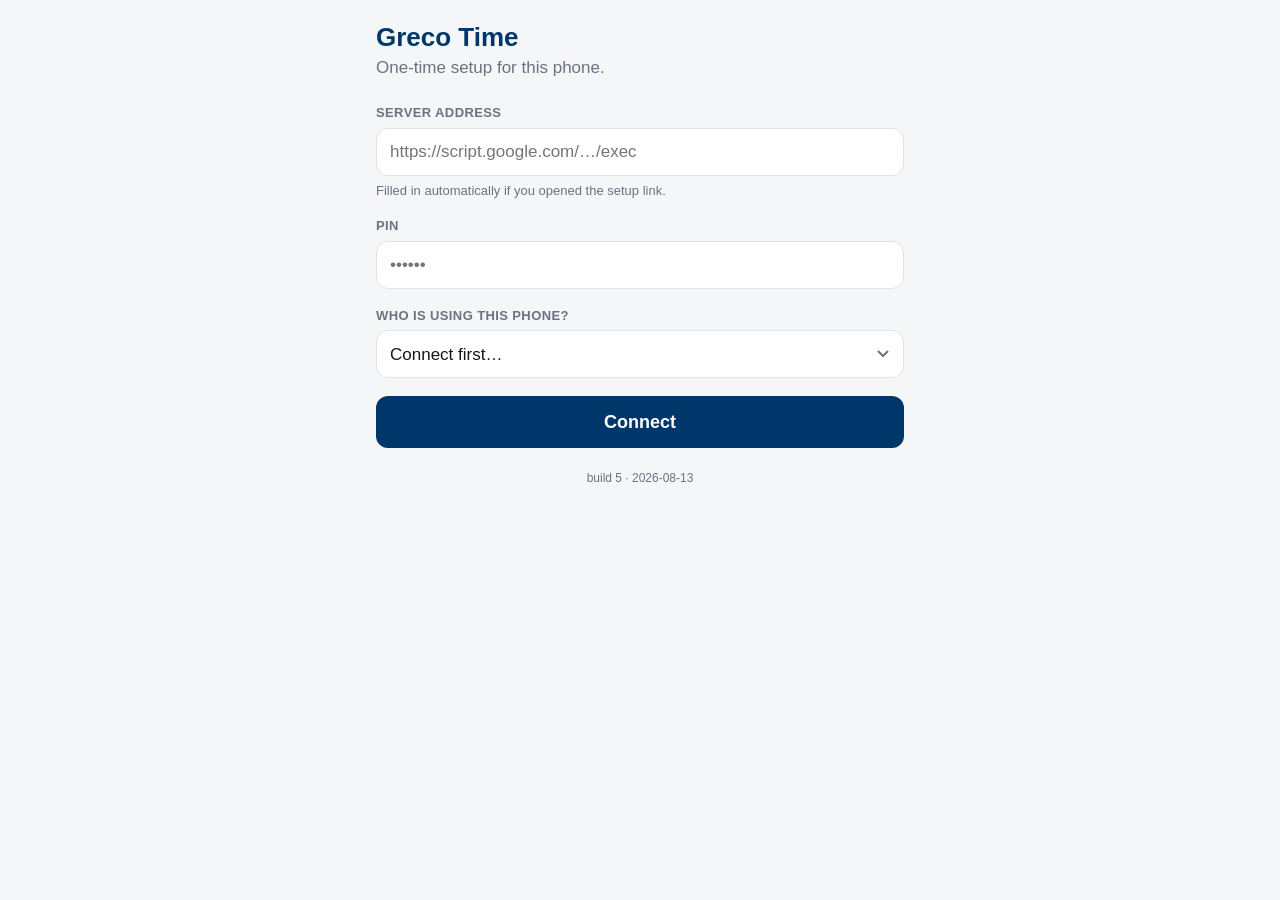
==== docs/index.html @ b4b986b7 "Tolerate re-encoded setup links, and show the raw link data on failure Mail clients and link-wrapper" ====
<!doctype html>
<html lang="en">
<head>
<meta charset="utf-8">
<title>Greco Time</title>

<!-- viewport-fit=cover + safe-area padding in CSS keeps the form clear of the notch and
     home bar. No maximum-scale: every input is >=16px, which is what actually stops
     Safari zooming on focus, so pinch-zoom stays available. -->
<meta name="viewport" content="width=device-width, initial-scale=1, viewport-fit=cover">

<!-- Chrome-less fullscreen launch from the home screen. Both spellings are needed:
     Apple honours the apple- prefixed one, everyone else the unprefixed one. -->
<meta name="apple-mobile-web-app-capable" content="yes">
<meta name="mobile-web-app-capable" content="yes">
<meta name="apple-mobile-web-app-status-bar-style" content="black-translucent">
<meta name="apple-mobile-web-app-title" content="Greco Time">
<meta name="theme-color" content="#00376A">

<link rel="manifest" href="manifest.webmanifest">
<link rel="apple-touch-icon" href="icons/icon-180.png">
<link rel="icon" href="icons/icon-192.png">
<link rel="stylesheet" href="app.css">
</head>
<body>

<!-- ───────────────────────── Setup (first launch only) ───────────────────────── -->
<!-- The endpoint URL and PIN are entered here, never committed: this repo is public
     because GitHub Pages on a free account cannot serve from a private one. -->
<section id="setup" class="screen" hidden>
  <h1 class="setup-title">Greco Time</h1>
  <p class="setup-sub">One-time setup for this phone.</p>

  <label class="field">
    <span class="label">Server address</span>
    <input id="setup-endpoint" type="url" inputmode="url" autocapitalize="off"
           autocorrect="off" spellcheck="false" placeholder="https://script.google.com/…/exec">
    <span class="hint">Filled in automatically if you opened the setup link.</span>
  </label>

  <label class="field">
    <span class="label">PIN</span>
    <input id="setup-pin" type="password" inputmode="numeric" autocomplete="off"
           placeholder="••••••">
  </label>

  <label class="field">
    <span class="label">Who is using this phone?</span>
    <select id="setup-timekeeper">
      <option value="">Connect first…</option>
    </select>
  </label>

  <p id="setup-error" class="error" hidden></p>

  <button id="setup-connect" class="primary">Connect</button>
  <button id="setup-save" class="primary" hidden>Start using Greco Time</button>

  <!-- Build stamp. Exists so "which version is this phone actually running?" is
       answerable at a glance instead of guessed at. -->
  <p class="build">build 5 · 2026-08-13</p>
</section>

<!-- ───────────────────────────── Main entry form ───────────────────────────── -->
<section id="app" class="screen" hidden>

  <header class="topbar">
    <div class="who">
      <strong id="who-name">—</strong>
      <span id="who-test" class="test-tag" hidden>TEST</span>
    </div>
    <button id="pending" class="pending" hidden aria-live="polite"></button>
  </header>

  <form id="entry-form" novalidate>

    <!-- Row 1: matter type label + date, then the buttons full-width beneath.
         "Conservatorship" cannot fit in a quarter of a shared row on a 320px phone, so
         the four options sit in a 2x2 grid spanning the full width instead. -->
    <div class="field">
      <div class="label-row">
        <span class="label" id="matter-label">Matter</span>
        <label class="date-inline">
          <span class="label">Date</span>
          <input id="date" type="date">
        </label>
      </div>
      <div class="segmented" role="radiogroup" aria-labelledby="matter-label">
        <button type="button" class="seg" role="radio" data-matter="Criminal"        aria-checked="false">Criminal</button>
        <button type="button" class="seg" role="radio" data-matter="Civil"           aria-checked="false">Civil</button>
        <button type="button" class="seg" role="radio" data-matter="Family"          aria-checked="false">Family</button>
        <button type="button" class="seg" role="radio" data-matter="Conservatorship" aria-checked="false">Conservatorship</button>
      </div>
    </div>

    <!-- Row 2: client, with autocomplete -->
    <div class="field">
      <div class="label-row">
        <!-- "Client/Case" because the value must be MyCase's Case Name, which is
             sometimes the client and sometimes a caption like "People vs Aaron". -->
        <span class="label">Client/Case</span>
        <label class="newclient">
          <input id="new-client" type="checkbox">
          <span>new client</span>
        </label>
      </div>
      <div class="combo">
        <input id="client" type="text" autocomplete="off" autocorrect="off"
               autocapitalize="words" spellcheck="false" enterkeyhint="done"
               placeholder="Start typing a name…">
        <ul id="suggestions" class="suggestions" role="listbox" hidden></ul>
      </div>
      <span id="client-state" class="hint" hidden></span>
    </div>

    <!-- Row 3: time in decimal hours. 0.1 = 6 minutes, so 1.5 = 90 minutes. -->
    <div class="field">
      <div class="label-row">
        <span class="label">Time</span>
        <span id="time-readout" class="readout">—</span>
      </div>
      <input id="hours" type="text" inputmode="decimal" autocomplete="off"
             placeholder="0.0" class="hours-input">
      <div class="chips" aria-label="Common amounts">
        <button type="button" class="chip" data-hours="0.1">0.1</button>
        <button type="button" class="chip" data-hours="0.2">0.2</button>
        <button type="button" class="chip" data-hours="0.3">0.3</button>
        <button type="button" class="chip" data-hours="0.5">0.5</button>
        <button type="button" class="chip" data-hours="1.0">1.0</button>
      </div>
    </div>

    <!-- Optional narrative. Never blocks a save. -->
    <label class="field">
      <span class="label">Description <span class="muted">— optional</span></span>
      <input id="description" type="text" autocomplete="off" enterkeyhint="done"
             placeholder="Phone call w/ DA…">
    </label>

    <p id="form-error" class="error" hidden></p>

    <button id="save" type="submit" class="primary big">Save entry</button>
  </form>

  <!-- Today's entries, so a fat-fingered 15 that should have been 1.5 is obvious
       immediately rather than at 6pm when the digest lands. -->
  <section class="today">
    <div class="today-head">
      <h2>Today</h2>
      <strong id="today-total">0.0 hrs</strong>
    </div>
    <ul id="today-list" class="today-list"></ul>
    <p id="today-empty" class="muted small">Nothing logged yet today.</p>
  </section>

  <footer class="footer">
    <button id="reset-device" class="linkish" type="button">Reset this device</button>
  </footer>
</section>

<div id="toast" class="toast" role="status" aria-live="polite" hidden></div>

<script src="names.js"></script>
<script src="app.js"></script>
</body>
</html>
---- docs/app.css ----
/* Greco Time — phone-first stylesheet.
   No webfonts on purpose: any font request would fail on a cold offline launch and
   leave the app rendering in a fallback anyway. System stack is also instant. */

:root {
  --navy: #00376A;
  --blue: #065B9E;
  --red: #CB0000;
  --ink: #14181d;
  --muted: #6b7280;
  --line: #dfe3e8;
  --bg: #f4f6f8;
  --card: #ffffff;
  --ok: #0f7b3d;

  --radius: 12px;
  --tap: 48px;          /* minimum comfortable touch target */
  --font: -apple-system, BlinkMacSystemFont, "Segoe UI", Roboto, Helvetica, Arial, sans-serif;
}

* { box-sizing: border-box; -webkit-tap-highlight-color: transparent; }

html, body {
  margin: 0;
  background: var(--bg);
  color: var(--ink);
  font-family: var(--font);
  font-size: 17px;
  line-height: 1.35;
  /* Stop the whole page rubber-banding; the form is short enough not to need it. */
  overscroll-behavior-y: contain;
}

/* Safe-area padding keeps content out from under the notch and the home indicator. */
.screen {
  padding: calc(env(safe-area-inset-top) + 14px) 16px calc(env(safe-area-inset-bottom) + 20px);
  max-width: 560px;
  margin: 0 auto;
}
[hidden] { display: none !important; }

/* ─────────────────────────────── typography ─────────────────────────────── */

.label {
  display: block;
  font-size: 13px;
  font-weight: 600;
  letter-spacing: 0.03em;
  text-transform: uppercase;
  color: var(--muted);
  margin-bottom: 6px;
}
.label-row {
  display: flex;
  align-items: baseline;
  justify-content: space-between;
  margin-bottom: 6px;
}
.label-row .label { margin-bottom: 0; }
.muted { color: var(--muted); font-weight: 400; text-transform: none; letter-spacing: 0; }
.small { font-size: 14px; }
.hint { display: block; font-size: 13px; color: var(--muted); margin-top: 6px; }
.error {
  background: #fdecec;
  border: 1px solid #f3c2c2;
  color: #8E0000;
  padding: 10px 12px;
  border-radius: 10px;
  font-size: 15px;
  margin: 14px 0 0;
}

/* ───────────────────────────────── fields ───────────────────────────────── */

.field { display: block; margin-bottom: 18px; }

input[type="text"], input[type="url"], input[type="password"],
input[type="date"], select {
  width: 100%;
  min-height: var(--tap);
  padding: 11px 13px;
  border: 1px solid var(--line);
  border-radius: var(--radius);
  background: var(--card);
  color: var(--ink);
  /* 16px is the floor. Anything smaller and Safari zooms the page on focus,
     which throws the layout off centre mid-entry. */
  font-size: 17px;
  font-family: var(--font);
  -webkit-appearance: none;
  appearance: none;
}
input:focus, select:focus {
  outline: none;
  border-color: var(--blue);
  box-shadow: 0 0 0 3px rgba(6, 91, 158, 0.15);
}
select {
  background-image: url("data:image/svg+xml;utf8,<svg xmlns='http://www.w3.org/2000/svg' width='12' height='8'><path d='M1 1l5 5 5-5' fill='none' stroke='%236b7280' stroke-width='2'/></svg>");
  background-repeat: no-repeat;
  background-position: right 14px center;
  padding-right: 36px;
}
/* iOS renders date inputs shorter than text inputs unless nudged. */
input[type="date"] { min-height: var(--tap); line-height: 1.2; }

.hours-input {
  font-size: 30px !important;
  font-weight: 600;
  text-align: center;
  letter-spacing: 0.02em;
  min-height: 62px;
}

/* ────────────────────────── matter type segmented ────────────────────────── */

/* 2x2 grid rather than a single row: "Conservatorship" is 15 characters and would be
   unreadable in a quarter of a 320px-wide row. Two columns give each option ~170px. */
.segmented {
  display: grid;
  grid-template-columns: 1fr 1fr;
  background: var(--card);
  border: 1px solid var(--line);
  border-radius: var(--radius);
  overflow: hidden;
}
.seg {
  min-width: 0;
  min-height: var(--tap);
  border: 0;
  border-right: 1px solid var(--line);
  border-bottom: 1px solid var(--line);
  background: transparent;
  font: 600 15px var(--font);
  color: var(--navy);
  padding: 0 6px;
  cursor: pointer;
}
/* Right-hand column needs no right border; bottom row needs no bottom border. */
.seg:nth-child(2n) { border-right: 0; }
.seg:nth-child(n+3) { border-bottom: 0; }
.seg[aria-checked="true"] { background: var(--navy); color: #fff; }

/* Date sits inline with the Matter label, keeping it at the top of the form as
   specified even though the buttons now need the full width below. */
.date-inline {
  display: flex;
  align-items: center;
  gap: 8px;
  flex: 0 0 auto;
}
.date-inline .label { margin-bottom: 0; white-space: nowrap; }
.date-inline input[type="date"] {
  width: auto;
  min-height: 38px;
  padding: 4px 8px;
  font-size: 16px;
}

/* ───────────────────────── client + autocomplete ───────────────────────── */

.newclient {
  display: inline-flex;
  align-items: center;
  gap: 6px;
  font-size: 13px;
  color: var(--muted);
  /* Generous hit area without making the label look big. */
  padding: 4px 2px;
}
.newclient input { width: 18px; height: 18px; margin: 0; accent-color: var(--blue); }

.combo { position: relative; }
.suggestions {
  list-style: none;
  margin: 6px 0 0;
  padding: 0;
  background: var(--card);
  border: 1px solid var(--line);
  border-radius: var(--radius);
  overflow: hidden;
  box-shadow: 0 6px 18px rgba(0, 0, 0, 0.09);
}
.suggestions li {
  min-height: var(--tap);
  display: flex;
  align-items: center;
  padding: 10px 13px;
  border-bottom: 1px solid var(--line);
  font-size: 17px;
  cursor: pointer;
}
/* Real case names run to 150 characters — they embed filing titles. Clamp to two lines
 * so three suggestions can never push the Save button off screen. The full name is still
 * what gets filed; only the display is trimmed. */
.suggestions li > span {
  display: -webkit-box;
  -webkit-line-clamp: 2;
  -webkit-box-orient: vertical;
  overflow: hidden;
  overflow-wrap: anywhere;
}
/* The chosen name sits in a single-line input, so show the tail is cut rather than
   letting it look complete. */
#client { text-overflow: ellipsis; }
.suggestions li:last-child { border-bottom: 0; }
.suggestions li[aria-selected="true"] { background: #eef4fa; }

#client-state.matched { color: var(--ok); }
#client-state.unmatched { color: var(--red); }

/* ─────────────────────────────── time chips ─────────────────────────────── */

.chips { display: flex; gap: 8px; margin-top: 10px; }
.chip {
  flex: 1 1 0;
  min-height: 42px;
  border: 1px solid var(--line);
  background: var(--card);
  border-radius: 10px;
  font: 600 16px var(--font);
  color: var(--blue);
  cursor: pointer;
}
.chip:active { background: #eef4fa; }
.readout { font-size: 14px; color: var(--muted); font-variant-numeric: tabular-nums; }

/* ──────────────────────────────── buttons ──────────────────────────────── */

.primary {
  display: block;
  width: 100%;
  min-height: 52px;
  border: 0;
  border-radius: var(--radius);
  background: var(--navy);
  color: #fff;
  font: 600 18px var(--font);
  cursor: pointer;
  margin-top: 8px;
}
.primary.big { min-height: 58px; font-size: 19px; margin-top: 18px; }
.primary:disabled { background: #9aa5b1; }
.primary:active:not(:disabled) { background: #002b53; }

.linkish {
  border: 0;
  background: none;
  color: var(--muted);
  font: 400 14px var(--font);
  text-decoration: underline;
  padding: 10px 0;
  cursor: pointer;
}

/* ──────────────────────────── topbar + pending ──────────────────────────── */

.topbar {
  display: flex;
  align-items: center;
  justify-content: space-between;
  gap: 10px;
  margin-bottom: 18px;
}
.who { font-size: 15px; color: var(--navy); }
.test-tag {
  margin-left: 6px;
  background: var(--red);
  color: #fff;
  font-size: 11px;
  font-weight: 700;
  letter-spacing: 0.06em;
  padding: 2px 6px;
  border-radius: 4px;
  vertical-align: 2px;
}
/* Deliberately loud. Safari has no Background Sync, so a queued entry is NOT filed
   until the app is reopened with signal — that has to be impossible to miss. */
.pending {
  border: 1px solid #f0c36d;
  background: #fff6e0;
  color: #7a4d00;
  font: 600 13px var(--font);
  padding: 8px 11px;
  border-radius: 999px;
  min-height: 36px;
  cursor: pointer;
}

/* ──────────────────────────────── today ──────────────────────────────── */

.today {
  margin-top: 26px;
  border-top: 1px solid var(--line);
  padding-top: 16px;
}
.today-head {
  display: flex;
  align-items: baseline;
  justify-content: space-between;
  margin-bottom: 8px;
}
.today-head h2 {
  margin: 0;
  font-size: 13px;
  font-weight: 600;
  letter-spacing: 0.03em;
  text-transform: uppercase;
  color: var(--muted);
}
.today-head strong { font-variant-numeric: tabular-nums; color: var(--navy); }
.today-list { list-style: none; margin: 0; padding: 0; }
.today-list li {
  display: flex;
  align-items: baseline;
  gap: 8px;
  padding: 9px 0;
  border-bottom: 1px solid var(--line);
  font-size: 15px;
}
.today-list .t-client { flex: 1 1 auto; min-width: 0; overflow: hidden; text-overflow: ellipsis; white-space: nowrap; }
.today-list .t-hours { font-weight: 600; font-variant-numeric: tabular-nums; }
.today-list .t-matter { font-size: 12px; color: var(--muted); text-transform: uppercase; letter-spacing: 0.04em; }
.today-list .t-queued { font-size: 11px; color: #7a4d00; background: #fff6e0; border-radius: 4px; padding: 1px 5px; }

.footer { margin-top: 18px; text-align: center; }

/* ──────────────────────────────── setup ──────────────────────────────── */

.setup-title { font-size: 26px; margin: 6px 0 2px; color: var(--navy); }
.setup-sub { margin: 0 0 24px; color: var(--muted); }

/* ──────────────────────────────── toast ──────────────────────────────── */

.toast {
  position: fixed;
  left: 50%;
  transform: translateX(-50%);
  bottom: calc(env(safe-area-inset-bottom) + 22px);
  background: var(--navy);
  color: #fff;
  padding: 12px 18px;
  border-radius: 999px;
  font-size: 15px;
  font-weight: 600;
  box-shadow: 0 8px 24px rgba(0, 0, 0, 0.22);
  z-index: 50;
  max-width: calc(100vw - 32px);
  text-align: center;
}
.toast.warn { background: #7a4d00; }
.toast.bad { background: #8E0000; }

@media (prefers-color-scheme: dark) {
  :root {
    --ink: #eef1f5;
    --muted: #9aa4b2;
    --line: #2b333d;
    --bg: #12161b;
    --card: #1a2027;
    --navy: #4d95d6;
  }
  .seg[aria-checked="true"] { background: var(--blue); }
  .primary { background: var(--blue); }
  .suggestions li[aria-selected="true"] { background: #22303d; }
  .error { background: #3a1c1c; border-color: #6b2b2b; color: #ffb4b4; }
  .pending { background: #3a2e14; border-color: #6b5424; color: #ffd88a; }
  .today-list .t-queued { background: #3a2e14; color: #ffd88a; }
}

/* Build stamp on the setup screen — makes "is this phone on the current version?"
   a question you can answer by looking, rather than by guessing about caches. */
.build {
  margin-top: 22px;
  text-align: center;
  font-size: 12px;
  color: var(--muted);
}
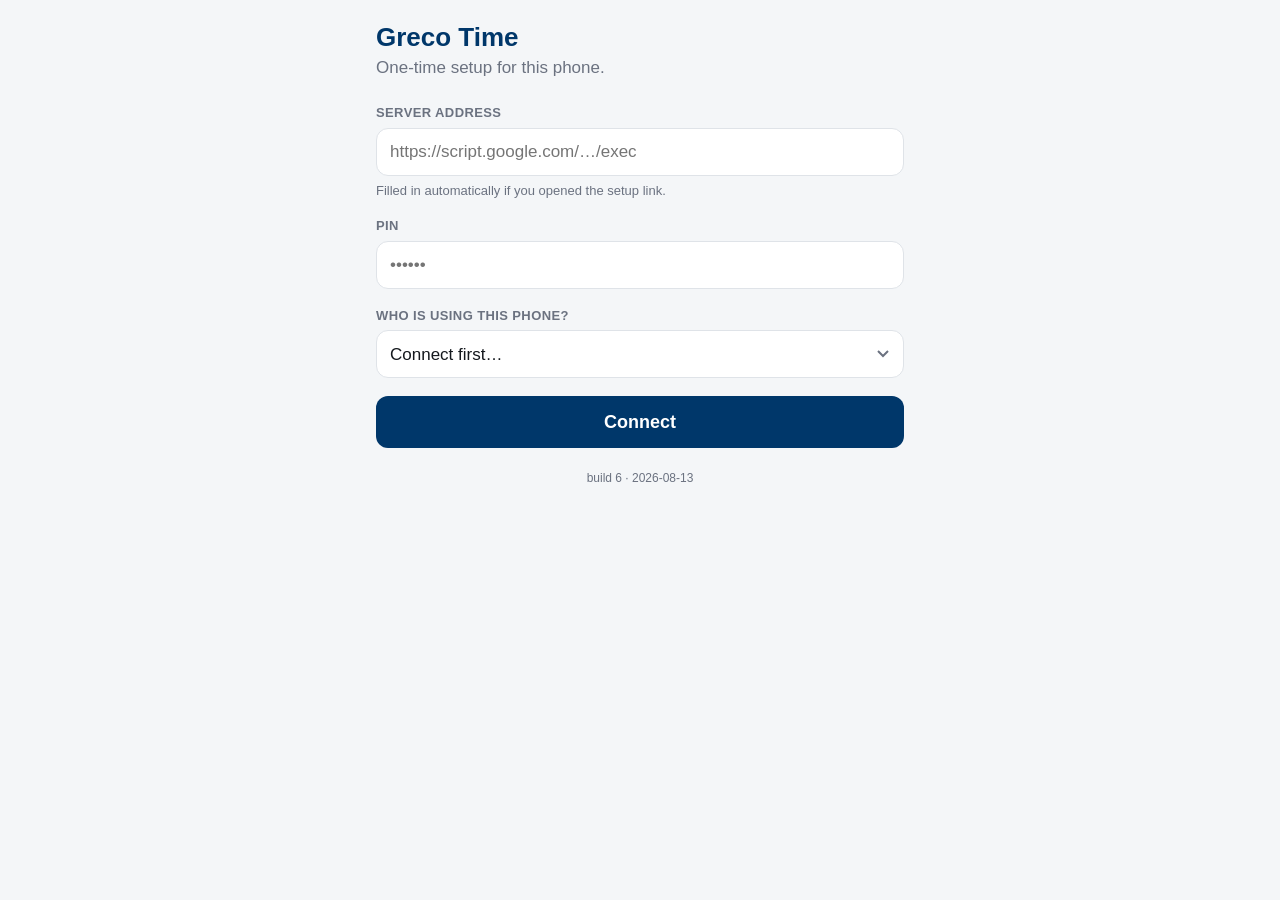
==== commit baf49902: "Fix the Workspace /exec URL pattern — domain precedes "macros" The real form, confirmed from the pho" ====
--- a/docs/index.html
+++ b/docs/index.html
@@ -58,7 +58,7 @@
 
   <!-- Build stamp. Exists so "which version is this phone actually running?" is
        answerable at a glance instead of guessed at. -->
-  <p class="build">build 5 · 2026-08-13</p>
+  <p class="build">build 6 · 2026-08-13</p>
 </section>
 
 <!-- ───────────────────────────── Main entry form ───────────────────────────── -->
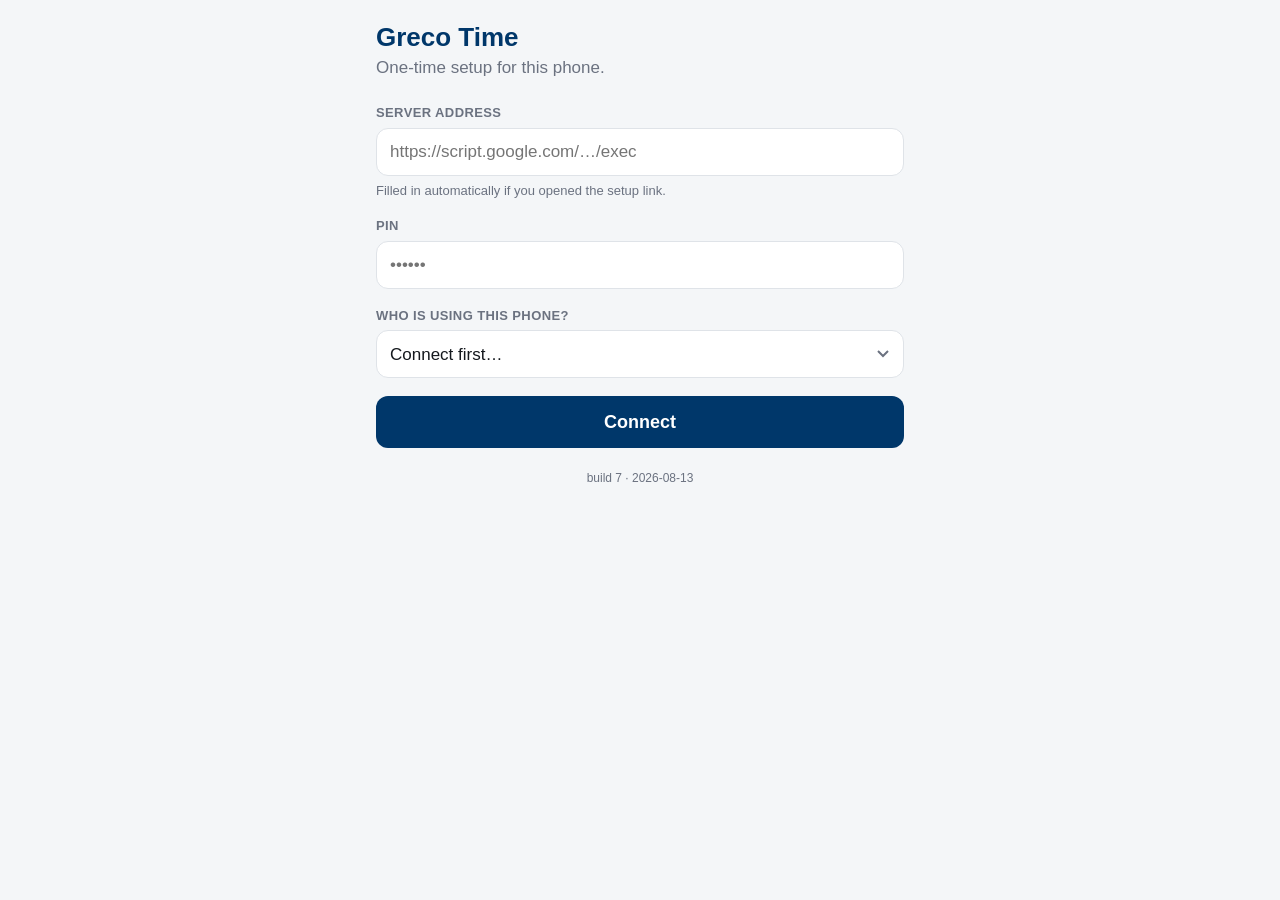
==== commit 86d1d6d9: "Distinguish unreachable from CORS-blocked in the setup error Safari collapses both failure modes int" ====
--- a/docs/index.html
+++ b/docs/index.html
@@ -58,7 +58,7 @@
 
   <!-- Build stamp. Exists so "which version is this phone actually running?" is
        answerable at a glance instead of guessed at. -->
-  <p class="build">build 6 · 2026-08-13</p>
+  <p class="build">build 7 · 2026-08-13</p>
 </section>
 
 <!-- ───────────────────────────── Main entry form ───────────────────────────── -->
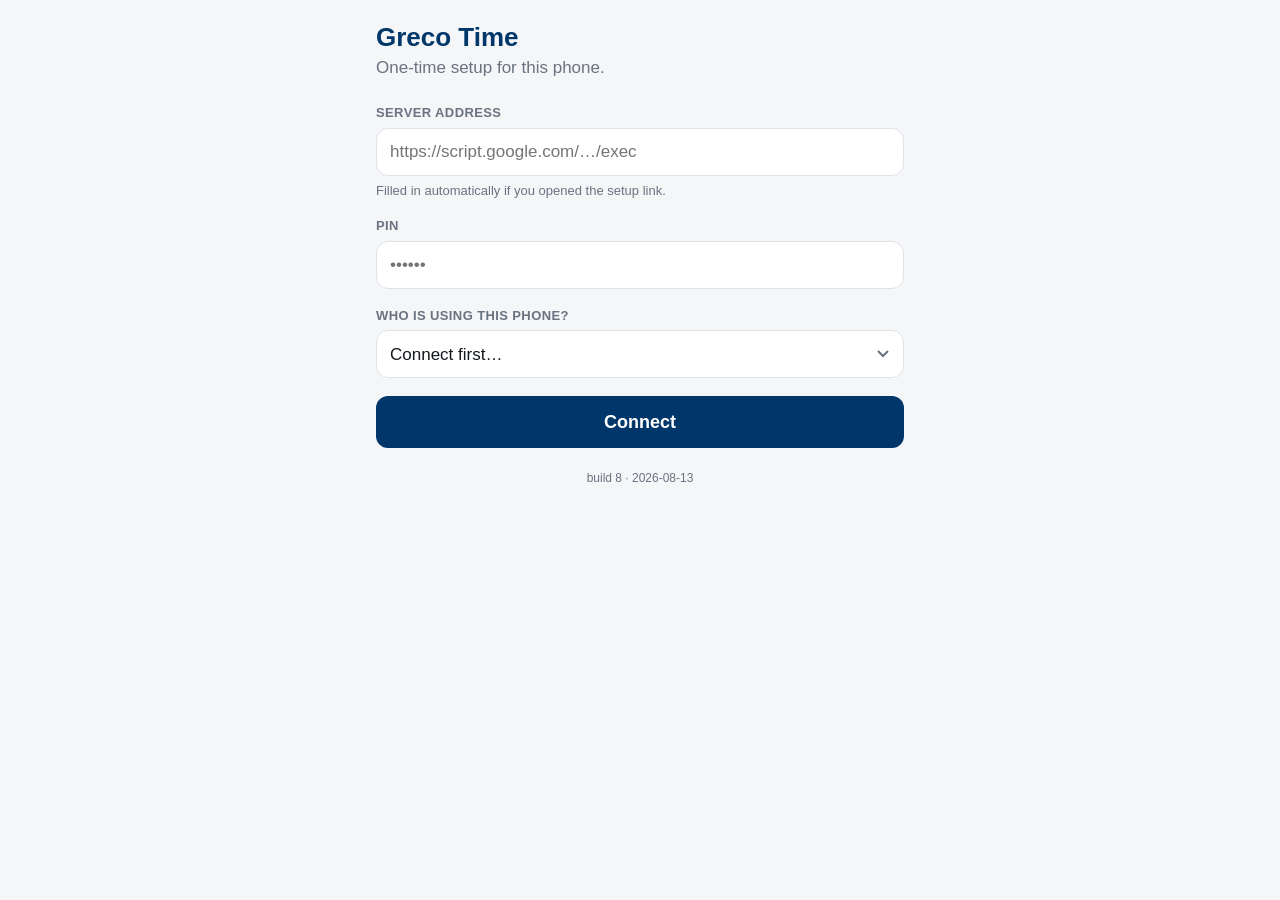
==== commit dc423b4f: "Keep the setup hash until setup completes, so the installed icon carries it iOS saves whatever URL i" ====
--- a/docs/index.html
+++ b/docs/index.html
@@ -58,7 +58,7 @@
 
   <!-- Build stamp. Exists so "which version is this phone actually running?" is
        answerable at a glance instead of guessed at. -->
-  <p class="build">build 7 · 2026-08-13</p>
+  <p class="build">build 8 · 2026-08-13</p>
 </section>
 
 <!-- ───────────────────────────── Main entry form ───────────────────────────── -->
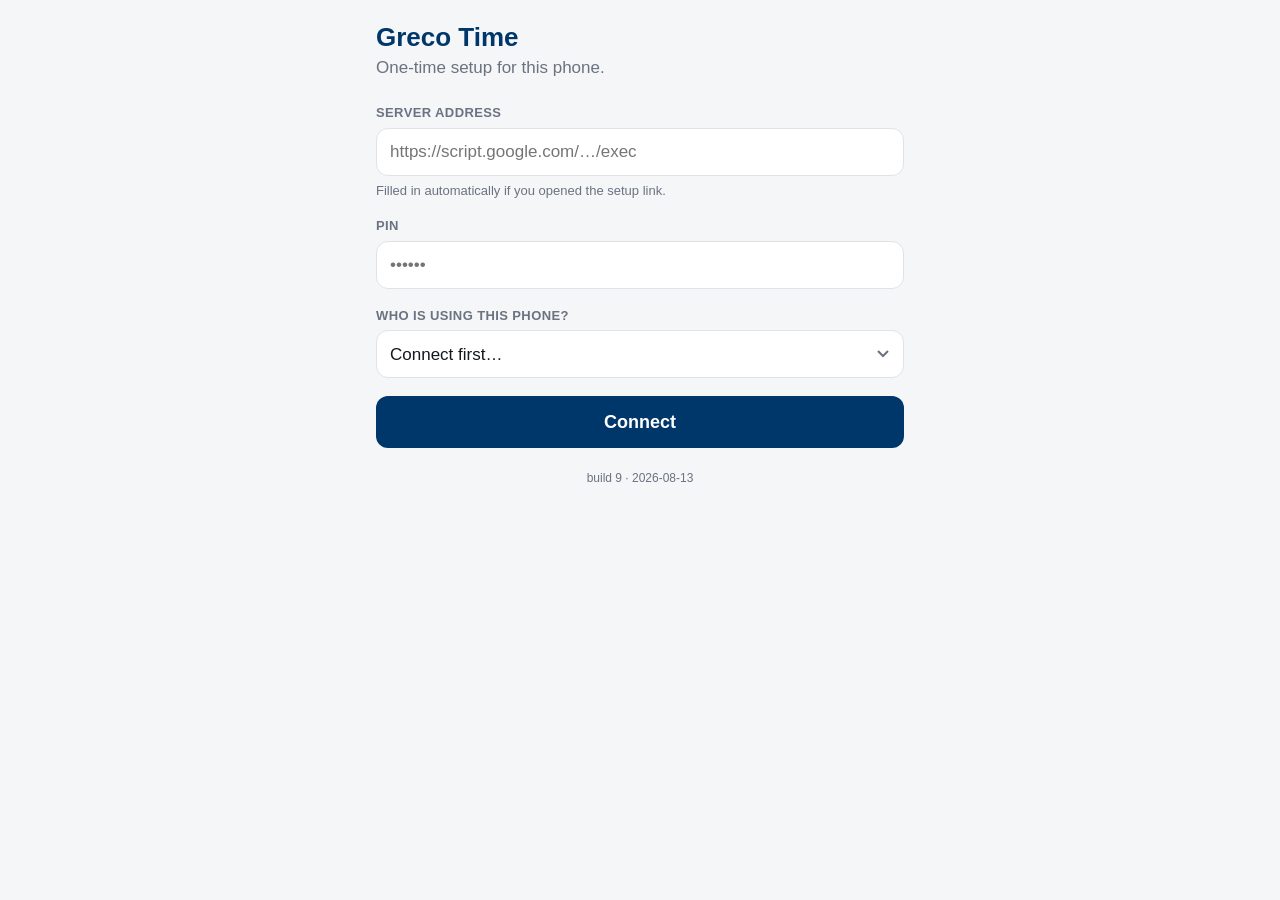
==== commit a9970a6f: "Keep the server address in the URL permanently, and restore it if missing Build 8 only helped if the" ====
--- a/docs/index.html
+++ b/docs/index.html
@@ -58,7 +58,7 @@
 
   <!-- Build stamp. Exists so "which version is this phone actually running?" is
        answerable at a glance instead of guessed at. -->
-  <p class="build">build 8 · 2026-08-13</p>
+  <p class="build">build 9 · 2026-08-13</p>
 </section>
 
 <!-- ───────────────────────────── Main entry form ───────────────────────────── -->
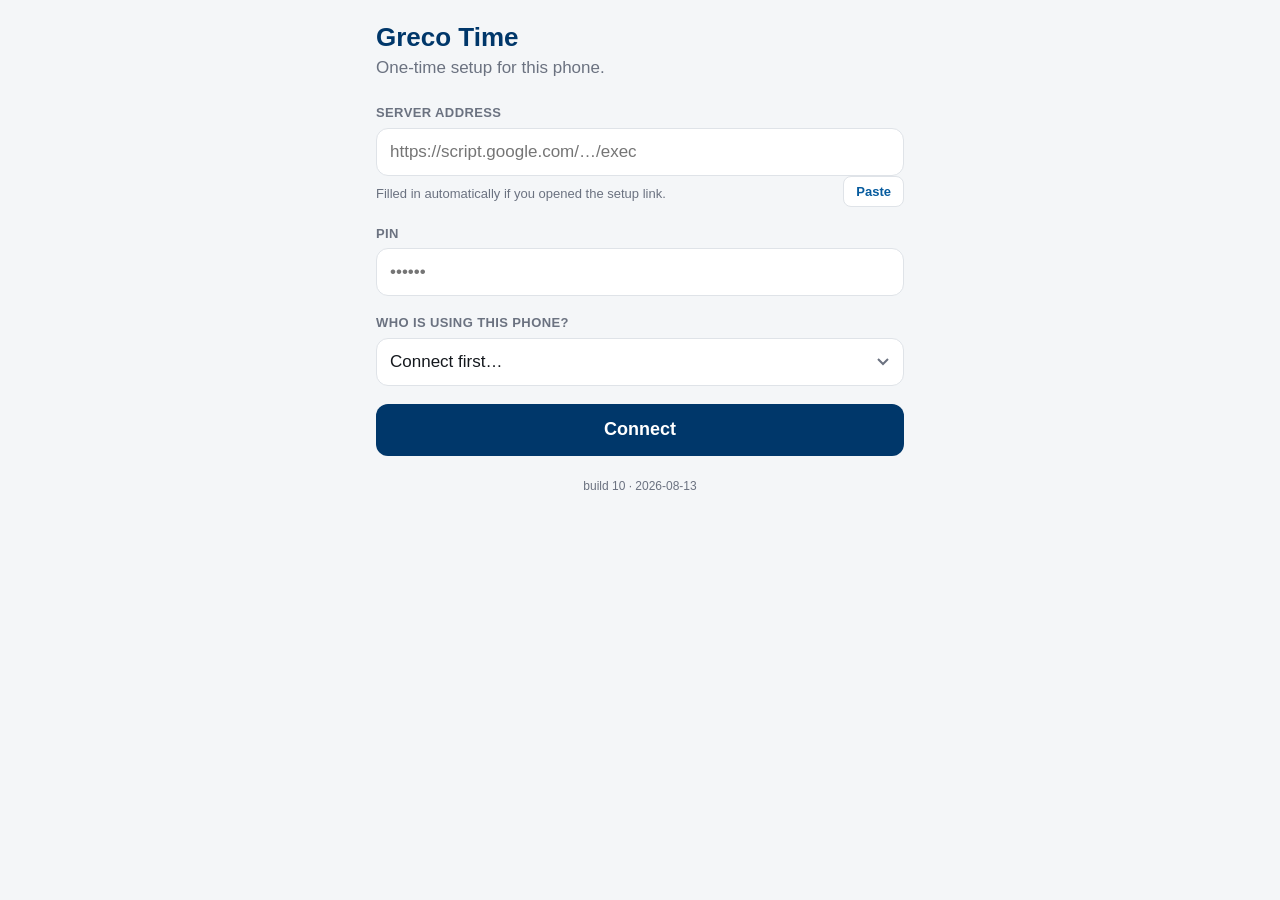
==== commit 56a2862b: "Drop start_url from the manifest so the install keeps the server address The manifest declared "star" ====
--- a/docs/index.html
+++ b/docs/index.html
@@ -35,7 +35,12 @@
     <span class="label">Server address</span>
     <input id="setup-endpoint" type="url" inputmode="url" autocapitalize="off"
            autocorrect="off" spellcheck="false" placeholder="https://script.google.com/…/exec">
-    <span class="hint">Filled in automatically if you opened the setup link.</span>
+    <div class="hint-row">
+      <span class="hint">Filled in automatically if you opened the setup link.</span>
+      <!-- Escape hatch: the endpoint is ~114 characters, which nobody should have to
+           type on a phone if the link route fails for any reason. -->
+      <button type="button" id="setup-paste" class="tiny">Paste</button>
+    </div>
   </label>
 
   <label class="field">
@@ -58,7 +63,7 @@
 
   <!-- Build stamp. Exists so "which version is this phone actually running?" is
        answerable at a glance instead of guessed at. -->
-  <p class="build">build 9 · 2026-08-13</p>
+  <p class="build">build 10 · 2026-08-13</p>
 </section>
 
 <!-- ───────────────────────────── Main entry form ───────────────────────────── -->
--- a/docs/app.css
+++ b/docs/app.css
@@ -376,3 +376,17 @@
   font-size: 12px;
   color: var(--muted);
 }
+
+/* Paste button beside the server-address hint. */
+.hint-row { display: flex; align-items: center; justify-content: space-between; gap: 10px; }
+.hint-row .hint { margin-top: 6px; }
+.tiny {
+  flex: 0 0 auto;
+  border: 1px solid var(--line);
+  background: var(--card);
+  color: var(--blue);
+  font: 600 13px var(--font);
+  padding: 7px 12px;
+  border-radius: 8px;
+  cursor: pointer;
+}
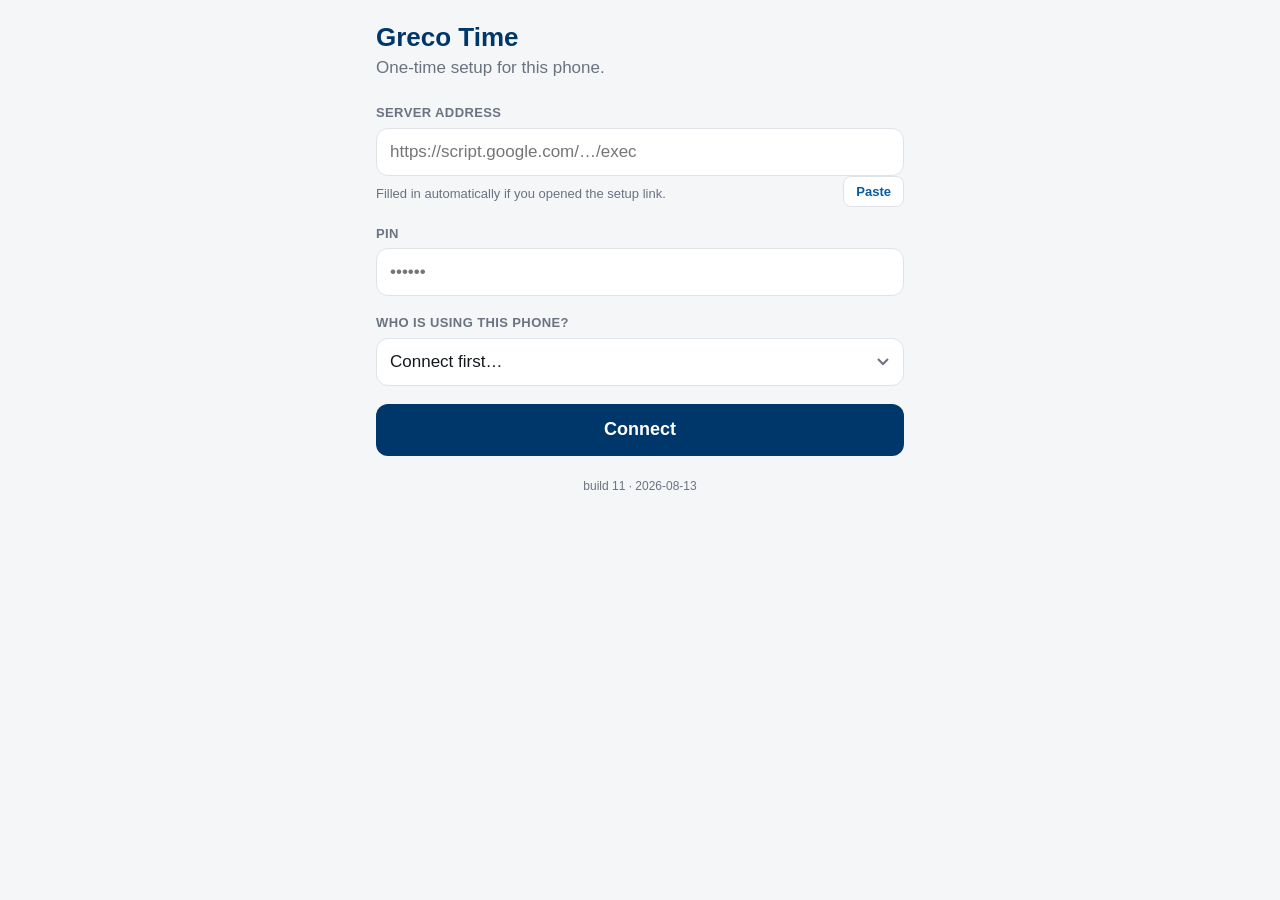
==== commit ab863da4: "Accept the setup link wherever the endpoint is expected The Paste button and the server-address fiel" ====
--- a/docs/index.html
+++ b/docs/index.html
@@ -63,7 +63,7 @@
 
   <!-- Build stamp. Exists so "which version is this phone actually running?" is
        answerable at a glance instead of guessed at. -->
-  <p class="build">build 10 · 2026-08-13</p>
+  <p class="build">build 11 · 2026-08-13</p>
 </section>
 
 <!-- ───────────────────────────── Main entry form ───────────────────────────── -->
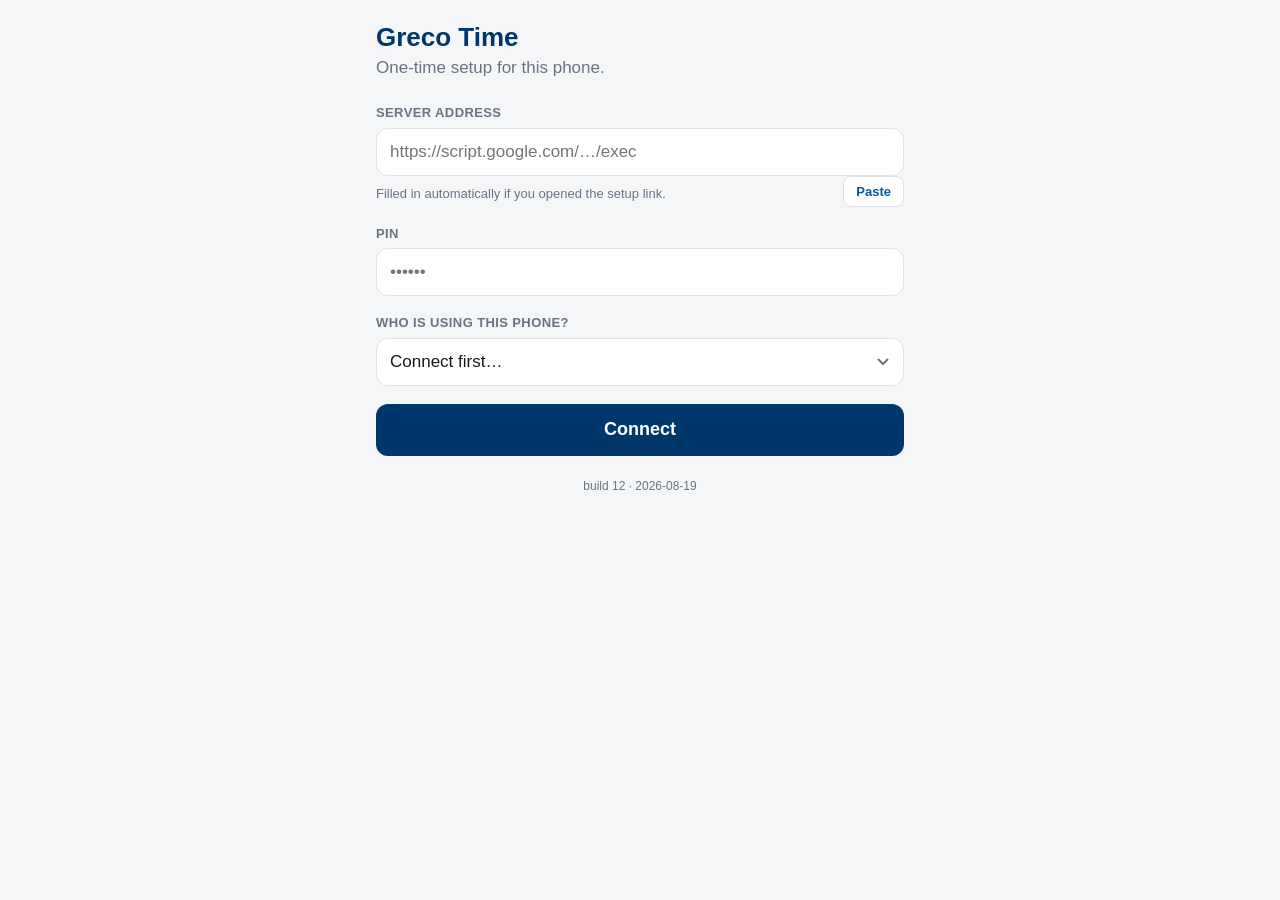
==== commit ef9e7f59: "Build 12: expenses, calendar suggestions, theme switch, export rework Paul's second round of asks. T" ====
--- a/docs/index.html
+++ b/docs/index.html
@@ -21,6 +21,18 @@
 <link rel="apple-touch-icon" href="icons/icon-180.png">
 <link rel="icon" href="icons/icon-192.png">
 <link rel="stylesheet" href="app.css">
+
+<!-- Theme applied before the stylesheet paints, inline and synchronous on purpose: read
+     it in app.js instead and a phone forced to dark flashes a full white screen on every
+     launch. Own localStorage key, so "Reset this device" does not undo the choice. -->
+<script>
+(function () {
+  try {
+    var t = localStorage.getItem('gt.theme');
+    if (t === 'light' || t === 'dark') document.documentElement.setAttribute('data-theme', t);
+  } catch (e) { /* private browsing — fall back to following the phone */ }
+})();
+</script>
 </head>
 <body>
 
@@ -62,8 +74,10 @@
   <button id="setup-save" class="primary" hidden>Start using Greco Time</button>
 
   <!-- Build stamp. Exists so "which version is this phone actually running?" is
-       answerable at a glance instead of guessed at. -->
-  <p class="build">build 11 · 2026-08-13</p>
+       answerable at a glance instead of guessed at. Filled from BUILD in app.js, which is
+       the single source of truth — it also appears in the app footer, and two hardcoded
+       strings would drift. -->
+  <p class="build" id="build-setup"></p>
 </section>
 
 <!-- ───────────────────────────── Main entry form ───────────────────────────── -->
@@ -77,7 +91,32 @@
     <button id="pending" class="pending" hidden aria-live="polite"></button>
   </header>
 
+  <!-- Suggestions built from the day's calendar. Hidden unless there is something to
+       offer, so a day with no appointments costs no screen space. Tapping one fills the
+       form in; nothing is ever filed without a deliberate Save. -->
+  <section id="cal" class="cal" hidden>
+    <div class="cal-head">
+      <h2>From your calendar</h2>
+      <button type="button" id="cal-hide" class="tiny">Hide</button>
+    </div>
+    <ul id="cal-list" class="cal-list"></ul>
+    <p id="cal-note" class="hint" hidden></p>
+  </section>
+
   <form id="entry-form" novalidate>
+
+    <!-- Time or expense. Deliberately a visible two-state control that resets to Time
+         after every save, rather than a checkbox that stays ticked: a sticky "expense"
+         tick is how you end up filing an hour of work as $1.00. -->
+    <div class="field">
+      <span class="label" id="kind-label">What are you billing</span>
+      <div class="segmented kinds" role="radiogroup" aria-labelledby="kind-label">
+        <button type="button" class="seg kind" role="radio" data-kind="time"
+                aria-checked="true">Time</button>
+        <button type="button" class="seg kind" role="radio" data-kind="expense"
+                aria-checked="false">Expense</button>
+      </div>
+    </div>
 
     <!-- Row 1: matter type label + date, then the buttons full-width beneath.
          "Conservatorship" cannot fit in a quarter of a shared row on a 320px phone, so
@@ -118,8 +157,8 @@
       <span id="client-state" class="hint" hidden></span>
     </div>
 
-    <!-- Row 3: time in decimal hours. 0.1 = 6 minutes, so 1.5 = 90 minutes. -->
-    <div class="field">
+    <!-- Row 3a: time in decimal hours. 0.1 = 6 minutes, so 1.5 = 90 minutes. -->
+    <div class="field" id="time-field">
       <div class="label-row">
         <span class="label">Time</span>
         <span id="time-readout" class="readout">—</span>
@@ -135,9 +174,29 @@
       </div>
     </div>
 
-    <!-- Optional narrative. Never blocks a save. -->
+    <!-- Row 3b: the expense amount, shown instead of Time. inputmode="decimal" rather
+         than a number input: iOS gives a number pad either way, and a number input adds
+         spinners and silently discards anything it dislikes. -->
+    <div class="field" id="amount-field" hidden>
+      <div class="label-row">
+        <span class="label">Amount</span>
+        <span id="amount-readout" class="readout">—</span>
+      </div>
+      <div class="money">
+        <span class="money-sign" aria-hidden="true">$</span>
+        <input id="amount" type="text" inputmode="decimal" autocomplete="off"
+               placeholder="0.00" class="hours-input">
+      </div>
+      <label class="newclient nonbill">
+        <input id="nonbillable" type="checkbox">
+        <span>do not bill this to the client</span>
+      </label>
+    </div>
+
+    <!-- Optional for time, required for an expense: the note is the line item the client
+         reads on the bill, and "$450" on its own is unbillable in practice. -->
     <label class="field">
-      <span class="label">Description <span class="muted">— optional</span></span>
+      <span class="label">Description <span class="muted" id="desc-optional">— optional</span></span>
       <input id="description" type="text" autocomplete="off" enterkeyhint="done"
              placeholder="Phone call w/ DA…">
     </label>
@@ -159,7 +218,19 @@
   </section>
 
   <footer class="footer">
+    <!-- System follows the phone's own appearance setting, which is what most people
+         want; the explicit options exist for reading a screen in a dark courtroom or in
+         direct sun, where the phone-wide setting is the wrong one to change. -->
+    <div class="theme" role="radiogroup" aria-label="Appearance">
+      <button type="button" class="theme-btn" data-theme-choice="system" aria-checked="true"  role="radio">Auto</button>
+      <button type="button" class="theme-btn" data-theme-choice="light"  aria-checked="false" role="radio">Light</button>
+      <button type="button" class="theme-btn" data-theme-choice="dark"   aria-checked="false" role="radio">Dark</button>
+    </div>
     <button id="reset-device" class="linkish" type="button">Reset this device</button>
+    <!-- Also here, not just on the setup screen: once a phone is set up the setup screen is
+         never seen again, so "did the update actually land on this phone?" was unanswerable
+         on exactly the devices where it gets asked. -->
+    <p class="build" id="build-app"></p>
   </footer>
 </section>
 
--- a/docs/app.css
+++ b/docs/app.css
@@ -2,7 +2,26 @@
    No webfonts on purpose: any font request would fail on a cold offline launch and
    leave the app rendering in a fallback anyway. System stack is also instant. */
 
+/* ─────────────────────────────── theming ───────────────────────────────
+ *
+ * Three states, and the CSS has to handle all three:
+ *
+ *   no data-theme attribute  → follow the phone (prefers-color-scheme)
+ *   data-theme="light"       → force light, even on a dark phone
+ *   data-theme="dark"        → force dark, even on a light phone
+ *
+ * So every colour is a token defined once on bare :root in its light value, and the dark
+ * values are aliased in twice — once inside the media query (guarded against an explicit
+ * light override) and once for the explicit dark attribute. The alias list is duplicated
+ * because CSS cannot combine a media query and a selector in one rule; the palette itself
+ * is not, which is what stops the two drifting apart.
+ *
+ * Rule for anything added later: never give a colour its only definition inside a media
+ * query or a [data-theme] block, or one of the three states will render it wrong.
+ */
+
 :root {
+  /* Light palette — the default. */
   --navy: #00376A;
   --blue: #065B9E;
   --red: #CB0000;
@@ -12,11 +31,129 @@
   --bg: #f4f6f8;
   --card: #ffffff;
   --ok: #0f7b3d;
+  /* Tinted surfaces. Previously hardcoded at each use site, which is exactly why they
+     stayed light in dark mode. */
+  --sunk: #eef4fa;            /* pressed / highlighted rows */
+  --accent: var(--navy);      /* filled buttons and headings */
+  --accent-press: #002b53;
+  --on-accent: #ffffff;
+  --disabled: #9aa5b1;
+  --warn-bg: #fff6e0;
+  --warn-line: #f0c36d;
+  --warn-ink: #7a4d00;
+  --err-bg: #fdecec;
+  --err-line: #f3c2c2;
+  --err-ink: #8E0000;
+  /* The whole image is the token: a var() *inside* a url() string is never
+     substituted, so only swapping the entire background-image works. */
+  --chevron: url("data:image/svg+xml;utf8,<svg xmlns='http://www.w3.org/2000/svg' width='12' height='8'><path d='M1 1l5 5 5-5' fill='none' stroke='%236b7280' stroke-width='2'/></svg>");
+  --shadow: rgba(0, 0, 0, 0.09);
+  --toast-shadow: rgba(0, 0, 0, 0.22);
+  /* Toasts keep their own pair. Reusing --err-ink as a background inverted the pill in
+     dark mode into pale pink, which reads as a highlight rather than a problem. */
+  --toast-warn-bg: #7a4d00;
+  --toast-warn-fg: #ffffff;
+  --toast-bad-bg: #8E0000;
+  --toast-bad-fg: #ffffff;
+
+  /* Dark palette. Declared here so it exists in one place; nothing uses it until one of
+     the two blocks below aliases the tokens above onto it. */
+  --d-navy: #4d95d6;
+  --d-ink: #eef1f5;
+  --d-muted: #9aa4b2;
+  --d-line: #2b333d;
+  --d-bg: #12161b;
+  --d-card: #1a2027;
+  --d-ok: #4ade80;
+  --d-red: #ff6b6b;
+  --d-sunk: #22303d;
+  --d-accent: #065B9E;
+  --d-accent-press: #0a4a7d;
+  --d-disabled: #3a444f;
+  --d-warn-bg: #3a2e14;
+  --d-warn-line: #6b5424;
+  --d-warn-ink: #ffd88a;
+  --d-err-bg: #3a1c1c;
+  --d-err-line: #6b2b2b;
+  --d-err-ink: #ffb4b4;
+  --d-chevron: url("data:image/svg+xml;utf8,<svg xmlns='http://www.w3.org/2000/svg' width='12' height='8'><path d='M1 1l5 5 5-5' fill='none' stroke='%239aa4b2' stroke-width='2'/></svg>");
+  --d-shadow: rgba(0, 0, 0, 0.5);
+  --d-toast-warn-bg: #5c3d0a;
+  --d-toast-warn-fg: #ffe9c2;
+  --d-toast-bad-bg: #7f1d1d;
+  --d-toast-bad-fg: #ffe4e4;
 
   --radius: 12px;
   --tap: 48px;          /* minimum comfortable touch target */
   --font: -apple-system, BlinkMacSystemFont, "Segoe UI", Roboto, Helvetica, Arial, sans-serif;
 }
+
+/* Following the phone — unless light has been forced. */
+@media (prefers-color-scheme: dark) {
+  :root:not([data-theme="light"]) {
+    --navy: var(--d-navy);
+    --ink: var(--d-ink);
+    --muted: var(--d-muted);
+    --line: var(--d-line);
+    --bg: var(--d-bg);
+    --card: var(--d-card);
+    --ok: var(--d-ok);
+    --red: var(--d-red);
+    --sunk: var(--d-sunk);
+    --accent: var(--d-accent);
+    --accent-press: var(--d-accent-press);
+    --disabled: var(--d-disabled);
+    --warn-bg: var(--d-warn-bg);
+    --warn-line: var(--d-warn-line);
+    --warn-ink: var(--d-warn-ink);
+    --err-bg: var(--d-err-bg);
+    --err-line: var(--d-err-line);
+    --err-ink: var(--d-err-ink);
+    --chevron: var(--d-chevron);
+    --shadow: var(--d-shadow);
+    --toast-shadow: var(--d-shadow);
+    --toast-warn-bg: var(--d-toast-warn-bg);
+    --toast-warn-fg: var(--d-toast-warn-fg);
+    --toast-bad-bg: var(--d-toast-bad-bg);
+    --toast-bad-fg: var(--d-toast-bad-fg);
+  }
+}
+
+/* Dark forced by hand, on a light phone. Same list; see the note above. */
+:root[data-theme="dark"] {
+  --navy: var(--d-navy);
+  --ink: var(--d-ink);
+  --muted: var(--d-muted);
+  --line: var(--d-line);
+  --bg: var(--d-bg);
+  --card: var(--d-card);
+  --ok: var(--d-ok);
+  --red: var(--d-red);
+  --sunk: var(--d-sunk);
+  --accent: var(--d-accent);
+  --accent-press: var(--d-accent-press);
+  --disabled: var(--d-disabled);
+  --warn-bg: var(--d-warn-bg);
+  --warn-line: var(--d-warn-line);
+  --warn-ink: var(--d-warn-ink);
+  --err-bg: var(--d-err-bg);
+  --err-line: var(--d-err-line);
+  --err-ink: var(--d-err-ink);
+  --chevron: var(--d-chevron);
+  --shadow: var(--d-shadow);
+  --toast-shadow: var(--d-shadow);
+  --toast-warn-bg: var(--d-toast-warn-bg);
+  --toast-warn-fg: var(--d-toast-warn-fg);
+  --toast-bad-bg: var(--d-toast-bad-bg);
+  --toast-bad-fg: var(--d-toast-bad-fg);
+}
+
+/* Tells the browser to paint its own furniture — form controls, scrollbars, the keyboard
+   — to match, which a token swap alone cannot do. */
+:root { color-scheme: light; }
+@media (prefers-color-scheme: dark) { :root:not([data-theme="light"]) { color-scheme: dark; } }
+:root[data-theme="dark"] { color-scheme: dark; }
+:root[data-theme="light"] { color-scheme: light; }
 
 * { box-sizing: border-box; -webkit-tap-highlight-color: transparent; }
 
@@ -61,9 +198,9 @@
 .small { font-size: 14px; }
 .hint { display: block; font-size: 13px; color: var(--muted); margin-top: 6px; }
 .error {
-  background: #fdecec;
-  border: 1px solid #f3c2c2;
-  color: #8E0000;
+  background: var(--err-bg);
+  border: 1px solid var(--err-line);
+  color: var(--err-ink);
   padding: 10px 12px;
   border-radius: 10px;
   font-size: 15px;
@@ -96,7 +233,7 @@
   box-shadow: 0 0 0 3px rgba(6, 91, 158, 0.15);
 }
 select {
-  background-image: url("data:image/svg+xml;utf8,<svg xmlns='http://www.w3.org/2000/svg' width='12' height='8'><path d='M1 1l5 5 5-5' fill='none' stroke='%236b7280' stroke-width='2'/></svg>");
+  background-image: var(--chevron);
   background-repeat: no-repeat;
   background-position: right 14px center;
   padding-right: 36px;
@@ -139,7 +276,7 @@
 /* Right-hand column needs no right border; bottom row needs no bottom border. */
 .seg:nth-child(2n) { border-right: 0; }
 .seg:nth-child(n+3) { border-bottom: 0; }
-.seg[aria-checked="true"] { background: var(--navy); color: #fff; }
+.seg[aria-checked="true"] { background: var(--accent); color: var(--on-accent); }
 
 /* Date sits inline with the Matter label, keeping it at the top of the form as
    specified even though the buttons now need the full width below. */
@@ -179,7 +316,7 @@
   border: 1px solid var(--line);
   border-radius: var(--radius);
   overflow: hidden;
-  box-shadow: 0 6px 18px rgba(0, 0, 0, 0.09);
+  box-shadow: 0 6px 18px var(--shadow);
 }
 .suggestions li {
   min-height: var(--tap);
@@ -204,7 +341,7 @@
    letting it look complete. */
 #client { text-overflow: ellipsis; }
 .suggestions li:last-child { border-bottom: 0; }
-.suggestions li[aria-selected="true"] { background: #eef4fa; }
+.suggestions li[aria-selected="true"] { background: var(--sunk); }
 
 #client-state.matched { color: var(--ok); }
 #client-state.unmatched { color: var(--red); }
@@ -222,7 +359,7 @@
   color: var(--blue);
   cursor: pointer;
 }
-.chip:active { background: #eef4fa; }
+.chip:active { background: var(--sunk); }
 .readout { font-size: 14px; color: var(--muted); font-variant-numeric: tabular-nums; }
 
 /* ──────────────────────────────── buttons ──────────────────────────────── */
@@ -233,15 +370,15 @@
   min-height: 52px;
   border: 0;
   border-radius: var(--radius);
-  background: var(--navy);
-  color: #fff;
+  background: var(--accent);
+  color: var(--on-accent);
   font: 600 18px var(--font);
   cursor: pointer;
   margin-top: 8px;
 }
 .primary.big { min-height: 58px; font-size: 19px; margin-top: 18px; }
-.primary:disabled { background: #9aa5b1; }
-.primary:active:not(:disabled) { background: #002b53; }
+.primary:disabled { background: var(--disabled); }
+.primary:active:not(:disabled) { background: var(--accent-press); }
 
 .linkish {
   border: 0;
@@ -266,7 +403,7 @@
 .test-tag {
   margin-left: 6px;
   background: var(--red);
-  color: #fff;
+  color: var(--on-accent);
   font-size: 11px;
   font-weight: 700;
   letter-spacing: 0.06em;
@@ -277,9 +414,9 @@
 /* Deliberately loud. Safari has no Background Sync, so a queued entry is NOT filed
    until the app is reopened with signal — that has to be impossible to miss. */
 .pending {
-  border: 1px solid #f0c36d;
-  background: #fff6e0;
-  color: #7a4d00;
+  border: 1px solid var(--warn-line);
+  background: var(--warn-bg);
+  color: var(--warn-ink);
   font: 600 13px var(--font);
   padding: 8px 11px;
   border-radius: 999px;
@@ -321,7 +458,7 @@
 .today-list .t-client { flex: 1 1 auto; min-width: 0; overflow: hidden; text-overflow: ellipsis; white-space: nowrap; }
 .today-list .t-hours { font-weight: 600; font-variant-numeric: tabular-nums; }
 .today-list .t-matter { font-size: 12px; color: var(--muted); text-transform: uppercase; letter-spacing: 0.04em; }
-.today-list .t-queued { font-size: 11px; color: #7a4d00; background: #fff6e0; border-radius: 4px; padding: 1px 5px; }
+.today-list .t-queued { font-size: 11px; color: var(--warn-ink); background: var(--warn-bg); border-radius: 4px; padding: 1px 5px; }
 
 .footer { margin-top: 18px; text-align: center; }
 
@@ -337,36 +474,23 @@
   left: 50%;
   transform: translateX(-50%);
   bottom: calc(env(safe-area-inset-bottom) + 22px);
-  background: var(--navy);
-  color: #fff;
+  background: var(--accent);
+  color: var(--on-accent);
   padding: 12px 18px;
   border-radius: 999px;
   font-size: 15px;
   font-weight: 600;
-  box-shadow: 0 8px 24px rgba(0, 0, 0, 0.22);
+  box-shadow: 0 8px 24px var(--toast-shadow);
   z-index: 50;
   max-width: calc(100vw - 32px);
   text-align: center;
 }
-.toast.warn { background: #7a4d00; }
-.toast.bad { background: #8E0000; }
-
-@media (prefers-color-scheme: dark) {
-  :root {
-    --ink: #eef1f5;
-    --muted: #9aa4b2;
-    --line: #2b333d;
-    --bg: #12161b;
-    --card: #1a2027;
-    --navy: #4d95d6;
-  }
-  .seg[aria-checked="true"] { background: var(--blue); }
-  .primary { background: var(--blue); }
-  .suggestions li[aria-selected="true"] { background: #22303d; }
-  .error { background: #3a1c1c; border-color: #6b2b2b; color: #ffb4b4; }
-  .pending { background: #3a2e14; border-color: #6b5424; color: #ffd88a; }
-  .today-list .t-queued { background: #3a2e14; color: #ffd88a; }
-}
+.toast.warn { background: var(--toast-warn-bg); color: var(--toast-warn-fg); }
+.toast.bad { background: var(--toast-bad-bg); color: var(--toast-bad-fg); }
+
+/* The old per-component dark overrides that used to live here are gone: every one of
+   those colours is now a token, so light and dark stay in step by construction and the
+   forced-light-on-a-dark-phone case works too. */
 
 /* Build stamp on the setup screen — makes "is this phone on the current version?"
    a question you can answer by looking, rather than by guessing about caches. */
@@ -390,3 +514,146 @@
   border-radius: 8px;
   cursor: pointer;
 }
+
+/* ─────────────────────── time vs expense ─────────────────────── */
+
+/* Two options in one row, so neither the right-hand nor the bottom border of the 2x2
+   matter grid applies. Slightly taller than the matter buttons: this is the control that
+   decides whether a number means hours or dollars, so it reads as the more important one. */
+.kinds .seg { border-bottom: 0; min-height: 52px; font-size: 16px; }
+.kinds .seg:last-child { border-right: 0; }
+
+/* The $ sits inside the field rather than beside it, so the big centred figure lines up
+   with the hours box it replaces. */
+.money { position: relative; }
+.money-sign {
+  position: absolute;
+  left: 14px;
+  top: 50%;
+  transform: translateY(-50%);
+  font-size: 24px;
+  font-weight: 600;
+  color: var(--muted);
+  pointer-events: none;
+}
+.money input { padding-left: 38px; padding-right: 38px; }
+
+.nonbill { margin-top: 10px; font-size: 14px; }
+
+/* ─────────────────────── calendar suggestions ─────────────────────── */
+
+.cal {
+  background: var(--card);
+  border: 1px solid var(--line);
+  border-radius: var(--radius);
+  padding: 12px 12px 6px;
+  margin-bottom: 18px;
+}
+.cal-head {
+  display: flex;
+  align-items: center;
+  justify-content: space-between;
+  gap: 10px;
+  margin-bottom: 4px;
+}
+.cal-head h2 {
+  margin: 0;
+  font-size: 13px;
+  font-weight: 600;
+  letter-spacing: 0.03em;
+  text-transform: uppercase;
+  color: var(--muted);
+}
+.cal-list { list-style: none; margin: 0; padding: 0; }
+.cal-list li {
+  display: flex;
+  align-items: stretch;
+  gap: 6px;
+  border-top: 1px solid var(--line);
+}
+.cal-list li:first-child { border-top: 0; }
+
+/* The whole row is the button — a small "use" target beside a long title is a miss
+   waiting to happen on a phone held in one hand. */
+.cal-use {
+  flex: 1 1 auto;
+  min-width: 0;
+  min-height: var(--tap);
+  display: grid;
+  grid-template-columns: auto 1fr;
+  grid-template-areas: "when what" "when who";
+  align-items: baseline;
+  column-gap: 10px;
+  border: 0;
+  background: none;
+  color: var(--ink);
+  font: inherit;
+  text-align: left;
+  padding: 10px 2px;
+  cursor: pointer;
+}
+.cal-use:active { background: var(--sunk); }
+.cal-when {
+  grid-area: when;
+  align-self: center;
+  font-size: 13px;
+  font-weight: 600;
+  color: var(--muted);
+  font-variant-numeric: tabular-nums;
+  white-space: nowrap;
+}
+/* Event titles are as long as case names are. One line, clipped. */
+.cal-what {
+  grid-area: what;
+  font-size: 15px;
+  overflow: hidden;
+  text-overflow: ellipsis;
+  white-space: nowrap;
+}
+.cal-who {
+  grid-area: who;
+  font-size: 12px;
+  color: var(--muted);
+  overflow: hidden;
+  text-overflow: ellipsis;
+  white-space: nowrap;
+}
+.cal-who.matched { color: var(--ok); }
+
+.cal-skip {
+  flex: 0 0 auto;
+  width: 40px;
+  border: 0;
+  background: none;
+  color: var(--muted);
+  font-size: 22px;
+  line-height: 1;
+  cursor: pointer;
+}
+
+/* ─────────────────────── appearance switch ─────────────────────── */
+
+.theme {
+  display: inline-flex;
+  border: 1px solid var(--line);
+  border-radius: 999px;
+  overflow: hidden;
+  margin-bottom: 6px;
+}
+.theme-btn {
+  border: 0;
+  border-right: 1px solid var(--line);
+  background: var(--card);
+  color: var(--muted);
+  font: 600 13px var(--font);
+  /* Below the 48px minimum on purpose: this is a settings control at the very bottom of
+     the page, not something tapped mid-entry, and a full-size row here would compete
+     with Save. Still 36px, which is comfortably hittable. */
+  min-height: 36px;
+  padding: 0 16px;
+  cursor: pointer;
+}
+.theme-btn:last-child { border-right: 0; }
+.theme-btn[aria-checked="true"] { background: var(--accent); color: var(--on-accent); }
+
+.today-list .t-money { color: var(--ok); }
